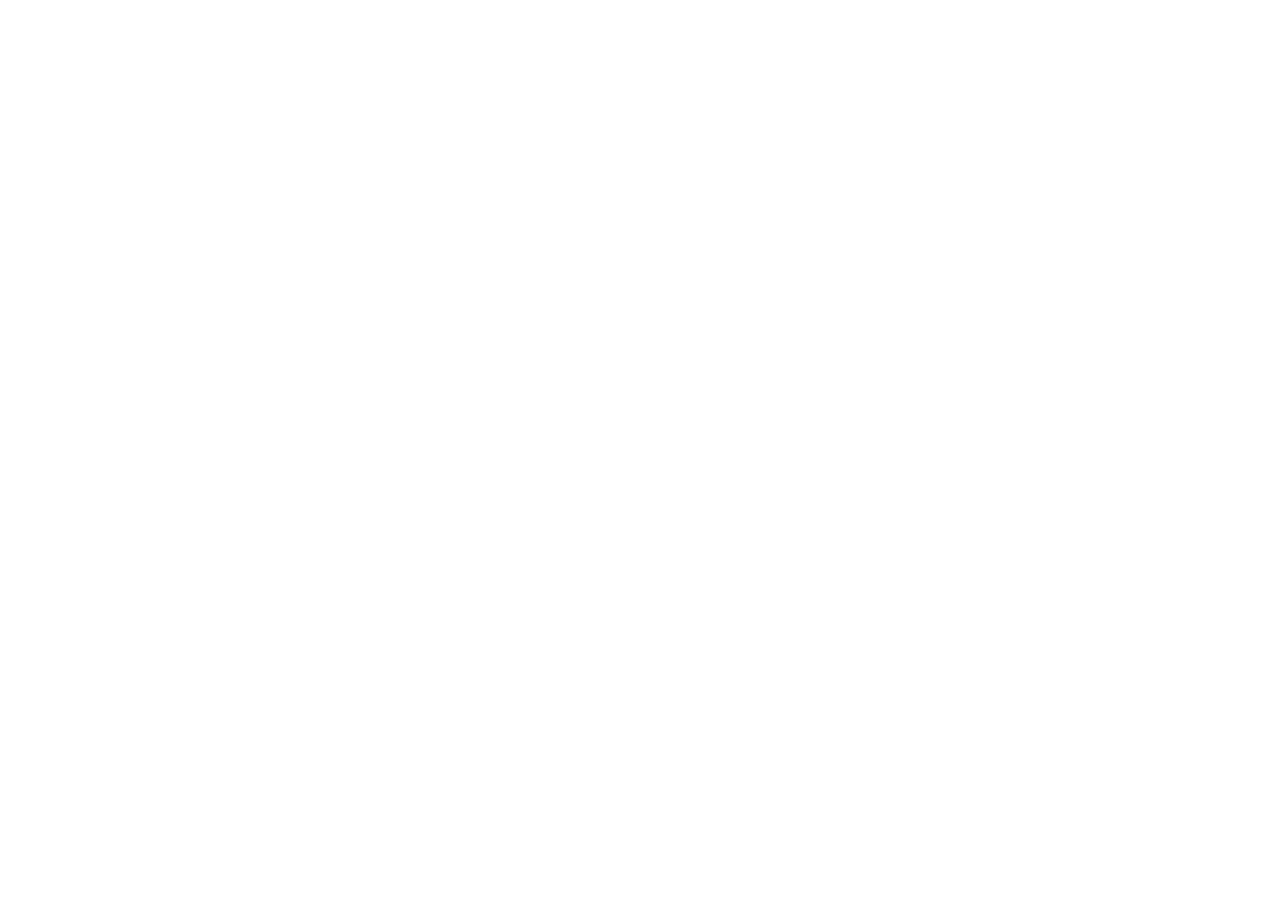
==== privacy/index.html @ 8eaec0c9 "Add deployment workflow and initial HTML files for the site and privacy policy" ====
<html doctype="html" lang="en">

<head>
  <meta charset="UTF-8" />
  <meta name="viewport" content="width=device-width, initial-scale=1.0" />
  <title>Trace | Privacy Policy</title>
</head>

<body>
</body>

</html>
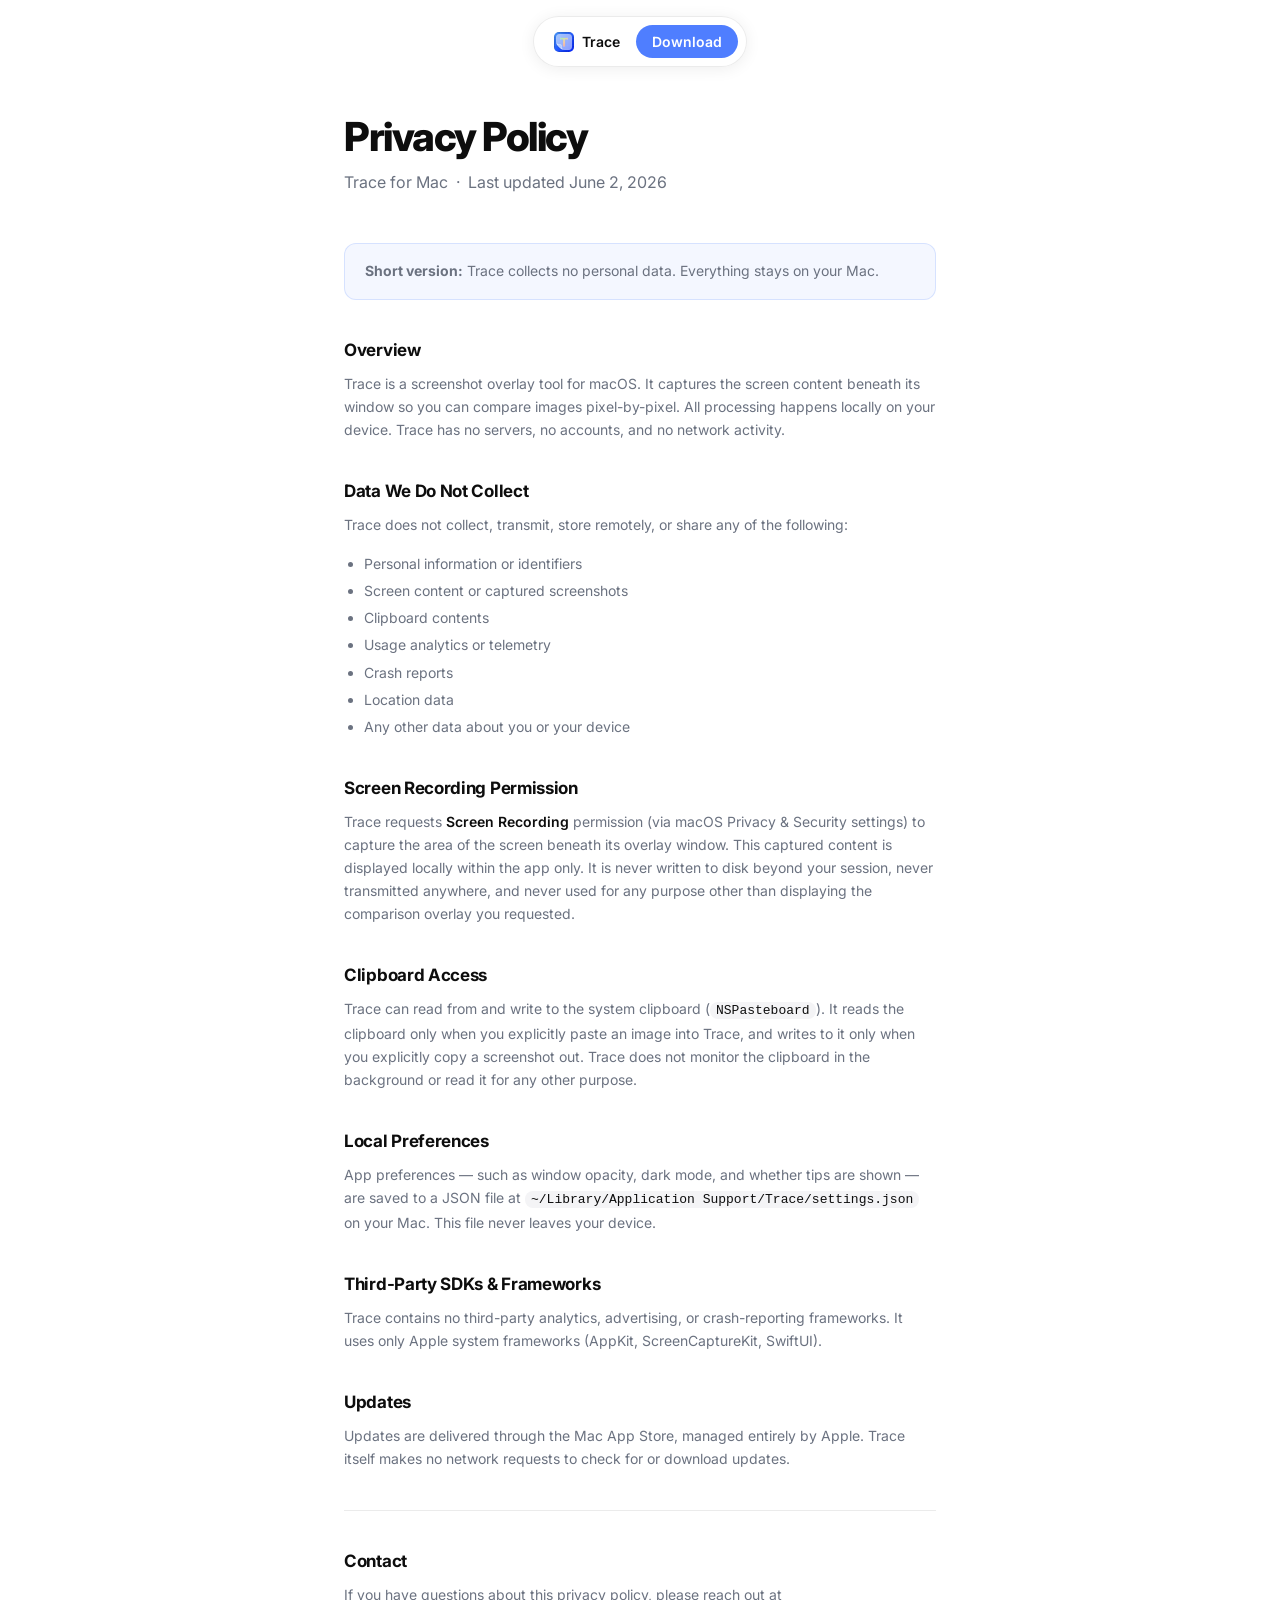
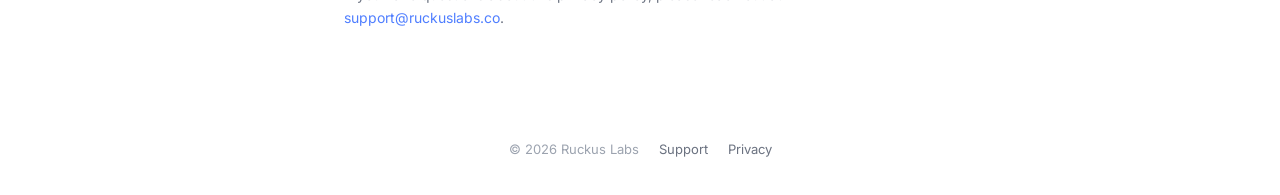
==== commit 284f94eb: "add favicons" ====
--- a/privacy/index.html
+++ b/privacy/index.html
@@ -1,12 +1,364 @@
-<html doctype="html" lang="en">
-
+<!DOCTYPE html>
+<html lang="en">
 <head>
-  <meta charset="UTF-8" />
-  <meta name="viewport" content="width=device-width, initial-scale=1.0" />
-  <title>Trace | Privacy Policy</title>
+  <meta charset="UTF-8">
+  <meta name="viewport" content="width=device-width, initial-scale=1.0">
+  <title>Privacy — Trace</title>
+  <link rel="icon" type="image/png" href="../favicon-196x196.png" sizes="196x196" />
+  <link rel="icon" type="image/png" href="../favicon-96x96.png" sizes="96x96" />
+  <link rel="icon" type="image/png" href="../favicon-32x32.png" sizes="32x32" />
+  <link rel="icon" type="image/png" href="../favicon-16x16.png" sizes="16x16" />
+  <link rel="icon" type="image/png" href="../favicon-128.png" sizes="128x128" />
+  <meta name="application-name" content="&nbsp;"/>
+  <link rel="preconnect" href="https://fonts.googleapis.com">
+  <link rel="preconnect" href="https://fonts.gstatic.com" crossorigin>
+  <link href="https://fonts.googleapis.com/css2?family=Inter:wght@400;500;600;700;800&display=swap" rel="stylesheet">
+  <style>
+    *, *::before, *::after { box-sizing: border-box; margin: 0; padding: 0; }
+
+    :root {
+      --color-bg: #ffffff;
+      --color-text: #0d0d0d;
+      --color-muted: #6b7280;
+      --color-subtle: #9ca3af;
+      --color-accent: #4f7eff;
+      --color-accent-hover: #3b6ef5;
+      --color-orange: #f56322;
+      --color-orange-bg: rgba(245, 99, 34, 0.12);
+      --color-surface: #f4f4f6;
+      --color-border: rgba(0, 0, 0, 0.08);
+      --color-nav-bg: rgba(255, 255, 255, 0.88);
+
+      --sp-1: 4px;
+      --sp-2: 8px;
+      --sp-3: 12px;
+      --sp-4: 16px;
+      --sp-5: 20px;
+      --sp-6: 24px;
+      --sp-8: 32px;
+      --sp-10: 40px;
+      --sp-12: 48px;
+      --sp-16: 64px;
+      --sp-20: 80px;
+      --sp-24: 96px;
+
+      --radius-sm: 8px;
+      --radius-md: 12px;
+      --radius-lg: 20px;
+      --radius-xl: 28px;
+      --radius-full: 9999px;
+
+      font-family: 'Inter', sans-serif;
+    }
+
+    html {
+      background: var(--color-bg);
+      color: var(--color-text);
+      -webkit-font-smoothing: antialiased;
+      scroll-behavior: smooth;
+    }
+
+    body {
+      min-height: 100vh;
+      display: flex;
+      flex-direction: column;
+      align-items: center;
+    }
+
+    /* ─── Nav ─── */
+    .nav-wrap {
+      position: fixed;
+      top: var(--sp-4);
+      left: 0;
+      right: 0;
+      z-index: 50;
+      display: flex;
+      justify-content: center;
+      pointer-events: none;
+    }
+
+    nav {
+      pointer-events: all;
+      display: flex;
+      align-items: center;
+      gap: var(--sp-2);
+      padding: var(--sp-2) var(--sp-2) var(--sp-2) var(--sp-3);
+      background: var(--color-nav-bg);
+      backdrop-filter: blur(12px);
+      -webkit-backdrop-filter: blur(12px);
+      border: 1px solid var(--color-border);
+      border-radius: var(--radius-full);
+      box-shadow: 0 2px 16px rgba(0, 0, 0, 0.07);
+    }
+
+    .nav-brand {
+      display: flex;
+      align-items: center;
+      gap: var(--sp-2);
+      font-size: 14px;
+      font-weight: 600;
+      color: var(--color-text);
+      text-decoration: none;
+      padding: var(--sp-1) var(--sp-2);
+    }
+
+    .nav-brand img {
+      width: 20px;
+      height: 20px;
+      border-radius: 5px;
+    }
+
+    .nav-divider {
+      width: 1px;
+      height: 16px;
+      background: var(--color-border);
+    }
+
+    .nav-link {
+      font-size: 14px;
+      font-weight: 500;
+      color: var(--color-muted);
+      text-decoration: none;
+      padding: var(--sp-1) var(--sp-3);
+      border-radius: var(--radius-full);
+      transition: color 0.15s, background 0.15s;
+    }
+
+    .nav-link:hover {
+      color: var(--color-text);
+      background: var(--color-surface);
+    }
+
+    .nav-btn {
+      display: inline-flex;
+      align-items: center;
+      gap: var(--sp-2);
+      padding: var(--sp-2) var(--sp-4);
+      background: var(--color-accent);
+      color: #fff;
+      font-size: 14px;
+      font-weight: 600;
+      border-radius: var(--radius-full);
+      text-decoration: none;
+      transition: background 0.15s, transform 0.15s;
+    }
+
+    .nav-btn:hover {
+      background: var(--color-accent-hover);
+      transform: translateY(-1px);
+    }
+
+    /* ─── Main ─── */
+    main {
+      width: 100%;
+      max-width: 640px;
+      padding: 0 var(--sp-6);
+      padding-top: calc(var(--sp-16) + var(--sp-12));
+      padding-bottom: var(--sp-24);
+    }
+
+    /* ─── Header ─── */
+    .privacy-header {
+      margin-bottom: var(--sp-12);
+    }
+
+    .privacy-header h1 {
+      font-size: 40px;
+      font-weight: 800;
+      letter-spacing: -1.5px;
+      margin-bottom: var(--sp-2);
+    }
+
+    .subtitle {
+      font-size: 16px;
+      color: var(--color-muted);
+    }
+
+    /* ─── Content ─── */
+    h2 {
+      font-size: 17px;
+      font-weight: 700;
+      letter-spacing: -0.3px;
+      margin-top: var(--sp-10);
+      margin-bottom: var(--sp-3);
+    }
+
+    p {
+      font-size: 14px;
+      color: var(--color-muted);
+      line-height: 1.65;
+      margin-bottom: var(--sp-4);
+    }
+
+    ul {
+      margin: 0 0 var(--sp-4) var(--sp-5);
+    }
+
+    li {
+      font-size: 14px;
+      color: var(--color-muted);
+      line-height: 1.65;
+      margin-bottom: var(--sp-1);
+    }
+
+    p strong, li strong {
+      color: var(--color-text);
+      font-weight: 600;
+    }
+
+    code {
+      font-size: 13px;
+      background: var(--color-surface);
+      border-radius: var(--radius-sm);
+      padding: 1px 6px;
+      color: var(--color-text);
+    }
+
+    a {
+      color: var(--color-accent);
+      text-decoration: none;
+    }
+
+    a:hover {
+      text-decoration: underline;
+    }
+
+    hr {
+      border: none;
+      border-top: 1px solid var(--color-border);
+      margin: var(--sp-10) 0;
+    }
+
+    .callout {
+      background: rgba(79, 126, 255, 0.06);
+      border: 1px solid rgba(79, 126, 255, 0.18);
+      border-radius: var(--radius-md);
+      padding: var(--sp-4) var(--sp-5);
+      margin-bottom: var(--sp-8);
+      font-size: 14px;
+      color: var(--color-muted);
+      line-height: 1.6;
+    }
+
+    footer {
+      width: 100%;
+      max-width: 640px;
+      padding: 0 var(--sp-6) var(--sp-10);
+      display: flex;
+      align-items: center;
+      justify-content: center;
+      gap: 20px;
+      font-size: 13px;
+      color: var(--color-subtle);
+    }
+
+    footer a {
+      color: var(--color-muted);
+      text-decoration: none;
+      transition: color 0.15s;
+    }
+
+    footer a:hover { color: var(--color-text); }
+  </style>
 </head>
-
 <body>
+
+<!-- ─── Nav ─── -->
+<div class="nav-wrap">
+  <nav>
+    <a class="nav-brand" href="../index.html">
+      <img src="../TraceAppIcon.png" alt="Trace icon">
+      Trace
+    </a>
+    <a class="nav-btn" href="https://github.com/damianmakki/trace/raw/refs/heads/build/Trace%20(v1.0.0).zip" download>
+      Download
+    </a>
+  </nav>
+</div>
+
+<!-- ─── Main ─── -->
+<main>
+
+  <div class="privacy-header">
+    <h1>Privacy Policy</h1>
+    <p class="subtitle">Trace for Mac &nbsp;·&nbsp; Last updated June 2, 2026</p>
+  </div>
+
+  <div class="callout">
+    <strong>Short version:</strong> Trace collects no personal data. Everything stays on your Mac.
+  </div>
+
+  <h2>Overview</h2>
+  <p>
+    Trace is a screenshot overlay tool for macOS. It captures the screen content beneath its
+    window so you can compare images pixel-by-pixel. All processing happens locally on your
+    device. Trace has no servers, no accounts, and no network activity.
+  </p>
+
+  <h2>Data We Do Not Collect</h2>
+  <p>Trace does not collect, transmit, store remotely, or share any of the following:</p>
+  <ul>
+    <li>Personal information or identifiers</li>
+    <li>Screen content or captured screenshots</li>
+    <li>Clipboard contents</li>
+    <li>Usage analytics or telemetry</li>
+    <li>Crash reports</li>
+    <li>Location data</li>
+    <li>Any other data about you or your device</li>
+  </ul>
+
+  <h2>Screen Recording Permission</h2>
+  <p>
+    Trace requests <strong>Screen Recording</strong> permission (via macOS Privacy &amp; Security
+    settings) to capture the area of the screen beneath its overlay window. This captured
+    content is displayed locally within the app only. It is never written to disk beyond your
+    session, never transmitted anywhere, and never used for any purpose other than displaying
+    the comparison overlay you requested.
+  </p>
+
+  <h2>Clipboard Access</h2>
+  <p>
+    Trace can read from and write to the system clipboard (<code>NSPasteboard</code>). It
+    reads the clipboard only when you explicitly paste an image into Trace, and writes to it
+    only when you explicitly copy a screenshot out. Trace does not monitor the clipboard in the
+    background or read it for any other purpose.
+  </p>
+
+  <h2>Local Preferences</h2>
+  <p>
+    App preferences — such as window opacity, dark mode, and whether tips are shown — are saved
+    to a JSON file at
+    <code>~/Library/Application&nbsp;Support/Trace/settings.json</code> on your Mac.
+    This file never leaves your device.
+  </p>
+
+  <h2>Third-Party SDKs &amp; Frameworks</h2>
+  <p>
+    Trace contains no third-party analytics, advertising, or crash-reporting frameworks.
+    It uses only Apple system frameworks (AppKit, ScreenCaptureKit, SwiftUI).
+  </p>
+
+  <h2>Updates</h2>
+  <p>
+    Updates are delivered through the Mac App Store, managed entirely by Apple. Trace itself
+    makes no network requests to check for or download updates.
+  </p>
+
+  <hr />
+
+  <h2>Contact</h2>
+  <p>
+    If you have questions about this privacy policy, please reach out at
+    <a href="mailto:support@ruckuslabs.co">support@ruckuslabs.co</a>.
+  </p>
+
+</main>
+
+<footer>
+  <span>© 2026 Ruckus Labs</span>
+  <a href="../support/">Support</a>
+  <a href="../privacy/">Privacy</a>
+</footer>
+
 </body>
-
-</html>+</html>
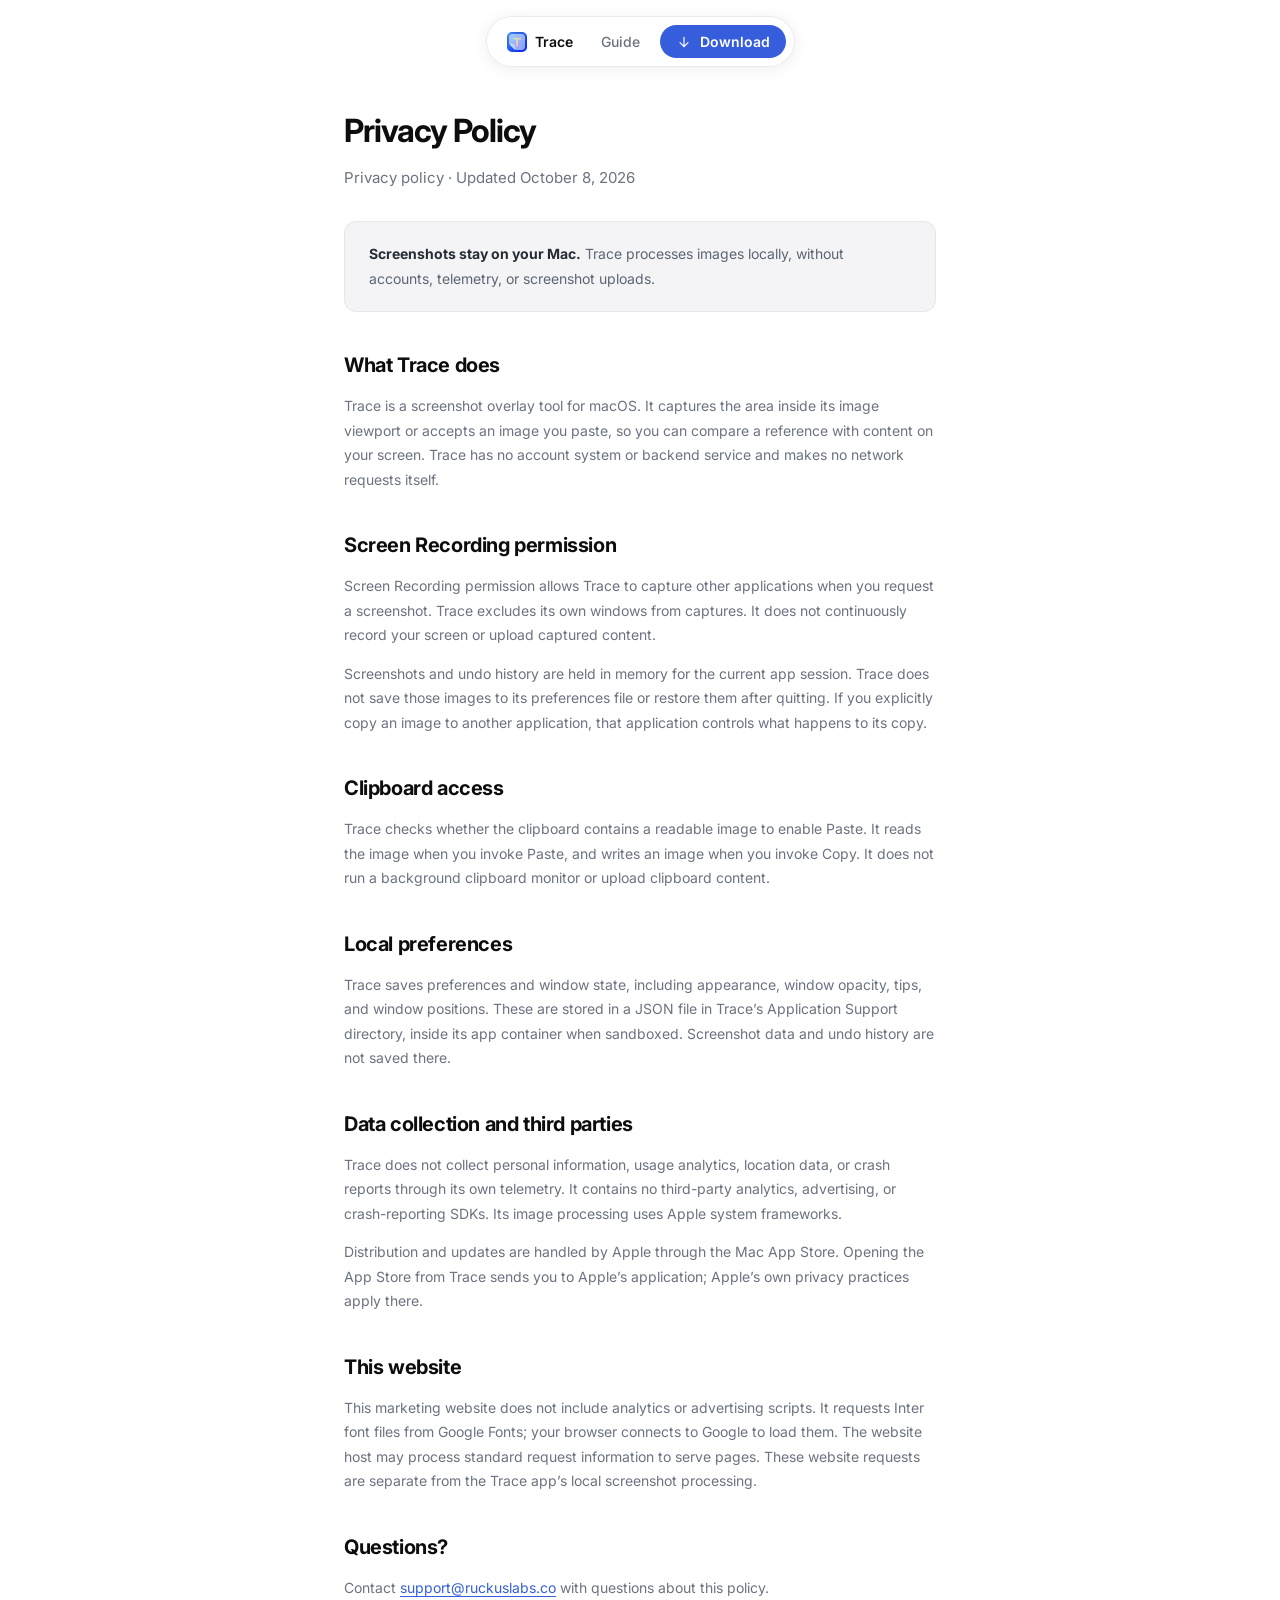
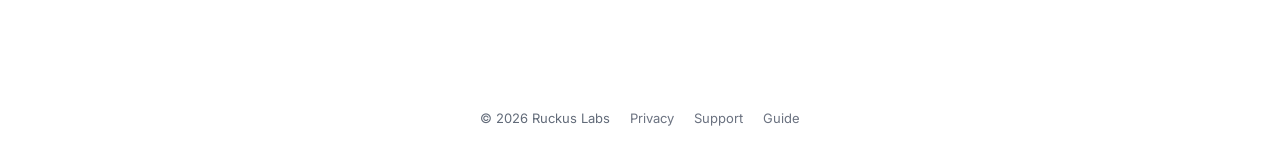
==== commit 13a9b343: "Refine Trace marketing site and comparison workflow" ====
--- a/privacy/index.html
+++ b/privacy/index.html
@@ -1,364 +1,113 @@
-<!DOCTYPE html>
+<!doctype html>
 <html lang="en">
-<head>
-  <meta charset="UTF-8">
-  <meta name="viewport" content="width=device-width, initial-scale=1.0">
-  <title>Privacy — Trace</title>
-  <link rel="icon" type="image/png" href="../favicon-196x196.png" sizes="196x196" />
-  <link rel="icon" type="image/png" href="../favicon-96x96.png" sizes="96x96" />
-  <link rel="icon" type="image/png" href="../favicon-32x32.png" sizes="32x32" />
-  <link rel="icon" type="image/png" href="../favicon-16x16.png" sizes="16x16" />
-  <link rel="icon" type="image/png" href="../favicon-128.png" sizes="128x128" />
-  <meta name="application-name" content="&nbsp;"/>
-  <link rel="preconnect" href="https://fonts.googleapis.com">
-  <link rel="preconnect" href="https://fonts.gstatic.com" crossorigin>
-  <link href="https://fonts.googleapis.com/css2?family=Inter:wght@400;500;600;700;800&display=swap" rel="stylesheet">
-  <style>
-    *, *::before, *::after { box-sizing: border-box; margin: 0; padding: 0; }
-
-    :root {
-      --color-bg: #ffffff;
-      --color-text: #0d0d0d;
-      --color-muted: #6b7280;
-      --color-subtle: #9ca3af;
-      --color-accent: #4f7eff;
-      --color-accent-hover: #3b6ef5;
-      --color-orange: #f56322;
-      --color-orange-bg: rgba(245, 99, 34, 0.12);
-      --color-surface: #f4f4f6;
-      --color-border: rgba(0, 0, 0, 0.08);
-      --color-nav-bg: rgba(255, 255, 255, 0.88);
-
-      --sp-1: 4px;
-      --sp-2: 8px;
-      --sp-3: 12px;
-      --sp-4: 16px;
-      --sp-5: 20px;
-      --sp-6: 24px;
-      --sp-8: 32px;
-      --sp-10: 40px;
-      --sp-12: 48px;
-      --sp-16: 64px;
-      --sp-20: 80px;
-      --sp-24: 96px;
-
-      --radius-sm: 8px;
-      --radius-md: 12px;
-      --radius-lg: 20px;
-      --radius-xl: 28px;
-      --radius-full: 9999px;
-
-      font-family: 'Inter', sans-serif;
+  <head>
+    <meta charset="utf-8"><meta name="viewport" content="width=device-width, initial-scale=1">
+    <meta name="theme-color" content="#ffffff"><meta name="color-scheme" content="light">
+    <title>Trace Privacy — Local Screenshots, No Accounts</title><meta name="description" content="Trace processes screenshots locally on your Mac. Learn about screen recording permission, clipboard access, session-only images, and local preferences.">
+    <link rel="canonical" href="https://ruckuslabs.co/trace/privacy/"><meta property="og:type" content="website"><meta property="og:url" content="https://ruckuslabs.co/trace/privacy/">
+    <meta property="og:title" content="Trace Privacy — Local Screenshots, No Accounts"><meta property="og:description" content="Trace processes screenshots locally on your Mac. Learn about screen recording permission, clipboard access, session-only images, and local preferences.">
+    <meta property="og:image" content="https://ruckuslabs.co/trace/images/og-image.png"><meta property="og:image:width" content="1200"><meta property="og:image:height" content="630"><meta property="og:image:alt" content="Trace screenshot overlay comparison for Mac"><meta property="og:site_name" content="Trace by Ruckus Labs">
+    <meta name="twitter:card" content="summary_large_image"><meta name="twitter:title" content="Trace Privacy — Local Screenshots, No Accounts"><meta name="twitter:description" content="Trace processes screenshots locally on your Mac. Learn about screen recording permission, clipboard access, session-only images, and local preferences."><meta name="twitter:image" content="https://ruckuslabs.co/trace/images/og-image.png"><meta name="twitter:image:alt" content="Trace screenshot overlay comparison for Mac">
+    <meta name="application-name" content="Trace"><link rel="icon" type="image/png" href="../favicon-32x32.png" sizes="32x32"><link rel="icon" type="image/png" href="../favicon-128x128.png" sizes="128x128">
+    <link rel="preconnect" href="https://fonts.googleapis.com"><link rel="preconnect" href="https://fonts.gstatic.com" crossorigin><link href="https://fonts.googleapis.com/css2?family=Inter:wght@400;500;600;700;800&display=swap" rel="stylesheet">
+    <link rel="stylesheet" href="../styles.css?v=12">
+    <script type="application/ld+json">
+    {
+    "@context": "https://schema.org",
+    "@type": "WebPage",
+    "name": "Trace Privacy Policy",
+    "url": "https://ruckuslabs.co/trace/privacy/",
+    "description": "Trace processes screenshots locally, without accounts, telemetry, or screenshot uploads."
     }
-
-    html {
-      background: var(--color-bg);
-      color: var(--color-text);
-      -webkit-font-smoothing: antialiased;
-      scroll-behavior: smooth;
-    }
-
-    body {
-      min-height: 100vh;
-      display: flex;
-      flex-direction: column;
-      align-items: center;
-    }
-
-    /* ─── Nav ─── */
-    .nav-wrap {
-      position: fixed;
-      top: var(--sp-4);
-      left: 0;
-      right: 0;
-      z-index: 50;
-      display: flex;
-      justify-content: center;
-      pointer-events: none;
-    }
-
-    nav {
-      pointer-events: all;
-      display: flex;
-      align-items: center;
-      gap: var(--sp-2);
-      padding: var(--sp-2) var(--sp-2) var(--sp-2) var(--sp-3);
-      background: var(--color-nav-bg);
-      backdrop-filter: blur(12px);
-      -webkit-backdrop-filter: blur(12px);
-      border: 1px solid var(--color-border);
-      border-radius: var(--radius-full);
-      box-shadow: 0 2px 16px rgba(0, 0, 0, 0.07);
-    }
-
-    .nav-brand {
-      display: flex;
-      align-items: center;
-      gap: var(--sp-2);
-      font-size: 14px;
-      font-weight: 600;
-      color: var(--color-text);
-      text-decoration: none;
-      padding: var(--sp-1) var(--sp-2);
-    }
-
-    .nav-brand img {
-      width: 20px;
-      height: 20px;
-      border-radius: 5px;
-    }
-
-    .nav-divider {
-      width: 1px;
-      height: 16px;
-      background: var(--color-border);
-    }
-
-    .nav-link {
-      font-size: 14px;
-      font-weight: 500;
-      color: var(--color-muted);
-      text-decoration: none;
-      padding: var(--sp-1) var(--sp-3);
-      border-radius: var(--radius-full);
-      transition: color 0.15s, background 0.15s;
-    }
-
-    .nav-link:hover {
-      color: var(--color-text);
-      background: var(--color-surface);
-    }
-
-    .nav-btn {
-      display: inline-flex;
-      align-items: center;
-      gap: var(--sp-2);
-      padding: var(--sp-2) var(--sp-4);
-      background: var(--color-accent);
-      color: #fff;
-      font-size: 14px;
-      font-weight: 600;
-      border-radius: var(--radius-full);
-      text-decoration: none;
-      transition: background 0.15s, transform 0.15s;
-    }
-
-    .nav-btn:hover {
-      background: var(--color-accent-hover);
-      transform: translateY(-1px);
-    }
-
-    /* ─── Main ─── */
-    main {
-      width: 100%;
-      max-width: 640px;
-      padding: 0 var(--sp-6);
-      padding-top: calc(var(--sp-16) + var(--sp-12));
-      padding-bottom: var(--sp-24);
-    }
-
-    /* ─── Header ─── */
-    .privacy-header {
-      margin-bottom: var(--sp-12);
-    }
-
-    .privacy-header h1 {
-      font-size: 40px;
-      font-weight: 800;
-      letter-spacing: -1.5px;
-      margin-bottom: var(--sp-2);
-    }
-
-    .subtitle {
-      font-size: 16px;
-      color: var(--color-muted);
-    }
-
-    /* ─── Content ─── */
-    h2 {
-      font-size: 17px;
-      font-weight: 700;
-      letter-spacing: -0.3px;
-      margin-top: var(--sp-10);
-      margin-bottom: var(--sp-3);
-    }
-
-    p {
-      font-size: 14px;
-      color: var(--color-muted);
-      line-height: 1.65;
-      margin-bottom: var(--sp-4);
-    }
-
-    ul {
-      margin: 0 0 var(--sp-4) var(--sp-5);
-    }
-
-    li {
-      font-size: 14px;
-      color: var(--color-muted);
-      line-height: 1.65;
-      margin-bottom: var(--sp-1);
-    }
-
-    p strong, li strong {
-      color: var(--color-text);
-      font-weight: 600;
-    }
-
-    code {
-      font-size: 13px;
-      background: var(--color-surface);
-      border-radius: var(--radius-sm);
-      padding: 1px 6px;
-      color: var(--color-text);
-    }
-
-    a {
-      color: var(--color-accent);
-      text-decoration: none;
-    }
-
-    a:hover {
-      text-decoration: underline;
-    }
-
-    hr {
-      border: none;
-      border-top: 1px solid var(--color-border);
-      margin: var(--sp-10) 0;
-    }
-
-    .callout {
-      background: rgba(79, 126, 255, 0.06);
-      border: 1px solid rgba(79, 126, 255, 0.18);
-      border-radius: var(--radius-md);
-      padding: var(--sp-4) var(--sp-5);
-      margin-bottom: var(--sp-8);
-      font-size: 14px;
-      color: var(--color-muted);
-      line-height: 1.6;
-    }
-
-    footer {
-      width: 100%;
-      max-width: 640px;
-      padding: 0 var(--sp-6) var(--sp-10);
-      display: flex;
-      align-items: center;
-      justify-content: center;
-      gap: 20px;
-      font-size: 13px;
-      color: var(--color-subtle);
-    }
-
-    footer a {
-      color: var(--color-muted);
-      text-decoration: none;
-      transition: color 0.15s;
-    }
-
-    footer a:hover { color: var(--color-text); }
-  </style>
-</head>
-<body>
-
-<!-- ─── Nav ─── -->
-<div class="nav-wrap">
-  <nav>
-    <a class="nav-brand" href="../index.html">
-      <img src="../TraceAppIcon.png" alt="Trace icon">
-      Trace
-    </a>
-    <a class="nav-btn" href="https://github.com/damianmakki/trace/raw/refs/heads/build/Trace%20(v1.0.0).zip" download>
-      Download
-    </a>
-  </nav>
-</div>
-
-<!-- ─── Main ─── -->
-<main>
-
-  <div class="privacy-header">
-    <h1>Privacy Policy</h1>
-    <p class="subtitle">Trace for Mac &nbsp;·&nbsp; Last updated June 2, 2026</p>
-  </div>
-
-  <div class="callout">
-    <strong>Short version:</strong> Trace collects no personal data. Everything stays on your Mac.
-  </div>
-
-  <h2>Overview</h2>
-  <p>
-    Trace is a screenshot overlay tool for macOS. It captures the screen content beneath its
-    window so you can compare images pixel-by-pixel. All processing happens locally on your
-    device. Trace has no servers, no accounts, and no network activity.
-  </p>
-
-  <h2>Data We Do Not Collect</h2>
-  <p>Trace does not collect, transmit, store remotely, or share any of the following:</p>
-  <ul>
-    <li>Personal information or identifiers</li>
-    <li>Screen content or captured screenshots</li>
-    <li>Clipboard contents</li>
-    <li>Usage analytics or telemetry</li>
-    <li>Crash reports</li>
-    <li>Location data</li>
-    <li>Any other data about you or your device</li>
-  </ul>
-
-  <h2>Screen Recording Permission</h2>
-  <p>
-    Trace requests <strong>Screen Recording</strong> permission (via macOS Privacy &amp; Security
-    settings) to capture the area of the screen beneath its overlay window. This captured
-    content is displayed locally within the app only. It is never written to disk beyond your
-    session, never transmitted anywhere, and never used for any purpose other than displaying
-    the comparison overlay you requested.
-  </p>
-
-  <h2>Clipboard Access</h2>
-  <p>
-    Trace can read from and write to the system clipboard (<code>NSPasteboard</code>). It
-    reads the clipboard only when you explicitly paste an image into Trace, and writes to it
-    only when you explicitly copy a screenshot out. Trace does not monitor the clipboard in the
-    background or read it for any other purpose.
-  </p>
-
-  <h2>Local Preferences</h2>
-  <p>
-    App preferences — such as window opacity, dark mode, and whether tips are shown — are saved
-    to a JSON file at
-    <code>~/Library/Application&nbsp;Support/Trace/settings.json</code> on your Mac.
-    This file never leaves your device.
-  </p>
-
-  <h2>Third-Party SDKs &amp; Frameworks</h2>
-  <p>
-    Trace contains no third-party analytics, advertising, or crash-reporting frameworks.
-    It uses only Apple system frameworks (AppKit, ScreenCaptureKit, SwiftUI).
-  </p>
-
-  <h2>Updates</h2>
-  <p>
-    Updates are delivered through the Mac App Store, managed entirely by Apple. Trace itself
-    makes no network requests to check for or download updates.
-  </p>
-
-  <hr />
-
-  <h2>Contact</h2>
-  <p>
-    If you have questions about this privacy policy, please reach out at
-    <a href="mailto:support@ruckuslabs.co">support@ruckuslabs.co</a>.
-  </p>
-
-</main>
-
-<footer>
-  <span>© 2026 Ruckus Labs</span>
-  <a href="../support/">Support</a>
-  <a href="../privacy/">Privacy</a>
-</footer>
-
-</body>
+    </script>
+  </head>
+  <body>
+    <a class="skip-link" href="#main">Skip to content</a>
+    <div class="nav-wrap">
+      <nav aria-label="Main navigation">
+        <a class="nav-brand" href="../"><img src="../images/icon.webp" width="20" height="20" alt="">Trace</a><a class="nav-link" href="../guides/figma-design-comparison/">Guide</a><a class="nav-btn" href="https://apps.apple.com/us/app/trace-pixel-perfect-designs/id6775989256?mt=12"><svg class="ui-icon" viewBox="0 0 24 24" width="16" height="16" fill="none" stroke="currentColor" stroke-width="1.75" stroke-linecap="round" stroke-linejoin="round" aria-hidden="true" focusable="false"><path d="M12 5v14m-6-6 6 6 6-6"/></svg> Download</a>
+      </nav>
+    </div>
+    <main id="main" class="document container">
+      <header class="document-heading">
+        <p class="eyebrow">
+          TRACE / PRIVACY
+        </p>
+        <h1>
+          Privacy Policy
+        </h1>
+        <p>
+          Privacy policy · Updated October 8, 2026
+        </p>
+      </header>
+      <div class="callout">
+        <strong>Screenshots stay on your Mac.</strong> Trace processes images locally, without accounts, telemetry, or screenshot uploads.
+      </div>
+      <section>
+        <h2>
+          What Trace does
+        </h2>
+        <p>
+          Trace is a screenshot overlay tool for macOS. It captures the area inside its image viewport or accepts an image you paste, so you can compare a reference with content on your screen. Trace has no account system or backend service and makes no network requests itself.
+        </p>
+      </section>
+      <section>
+        <h2>
+          Screen Recording permission
+        </h2>
+        <p>
+          Screen Recording permission allows Trace to capture other applications when you request a screenshot. Trace excludes its own windows from captures. It does not continuously record your screen or upload captured content.
+        </p>
+        <p>
+          Screenshots and undo history are held in memory for the current app session. Trace does not save those images to its preferences file or restore them after quitting. If you explicitly copy an image to another application, that application controls what happens to its copy.
+        </p>
+      </section>
+      <section>
+        <h2>
+          Clipboard access
+        </h2>
+        <p>
+          Trace checks whether the clipboard contains a readable image to enable Paste. It reads the image when you invoke Paste, and writes an image when you invoke Copy. It does not run a background clipboard monitor or upload clipboard content.
+        </p>
+      </section>
+      <section>
+        <h2>
+          Local preferences
+        </h2>
+        <p>
+          Trace saves preferences and window state, including appearance, window opacity, tips, and window positions. These are stored in a JSON file in Trace’s Application Support directory, inside its app container when sandboxed. Screenshot data and undo history are not saved there.
+        </p>
+      </section>
+      <section>
+        <h2>
+          Data collection and third parties
+        </h2>
+        <p>
+          Trace does not collect personal information, usage analytics, location data, or crash reports through its own telemetry. It contains no third-party analytics, advertising, or crash-reporting SDKs. Its image processing uses Apple system frameworks.
+        </p>
+        <p>
+          Distribution and updates are handled by Apple through the Mac App Store. Opening the App Store from Trace sends you to Apple’s application; Apple’s own privacy practices apply there.
+        </p>
+      </section>
+      <section>
+        <h2>
+          This website
+        </h2>
+        <p>
+          This marketing website does not include analytics or advertising scripts. It requests Inter font files from Google Fonts; your browser connects to Google to load them. The website host may process standard request information to serve pages. These website requests are separate from the Trace app’s local screenshot processing.
+        </p>
+      </section>
+      <section>
+        <h2>
+          Questions?
+        </h2>
+        <p>
+          Contact <a href="mailto:support@ruckuslabs.co">support@ruckuslabs.co</a> with questions about this policy.
+        </p>
+      </section>
+    </main>
+    <footer class="site-footer">
+      <span>© 2026 Ruckus Labs</span><a href="../privacy/">Privacy</a><a href="../support/">Support</a><a href="../guides/figma-design-comparison/">Guide</a>
+    </footer>
+  </body>
 </html>
--- a/styles.css
+++ b/styles.css
@@ -0,0 +1,691 @@
+*, *::before, *::after { box-sizing: border-box; margin: 0; padding: 0; }
+
+:root {
+  --color-bg: #fff;
+  --color-text: #0d0d0d;
+  --color-muted: #6b7280;
+  --color-subtle: #626b79;
+  --color-accent: #365edc;
+  --color-accent-hover: #294fc7;
+  --color-orange: #f56322;
+  --color-orange-bg: rgba(245, 99, 34, 0.12);
+  --color-surface: #f4f4f6;
+  --color-border: rgba(0, 0, 0, 0.08);
+  font-family: 'Inter', sans-serif;
+}
+
+html {
+  background: var(--color-bg);
+  color: var(--color-text);
+  -webkit-font-smoothing: antialiased;
+  scroll-behavior: smooth;
+}
+
+body {
+  min-height: 100vh;
+  display: flex;
+  flex-direction: column;
+  align-items: center;
+}
+
+.nav-wrap {
+  position: fixed;
+  top: 16px;
+  left: 0;
+  right: 0;
+  z-index: 50;
+  display: flex;
+  justify-content: center;
+  pointer-events: none;
+}
+
+nav {
+  pointer-events: all;
+  display: flex;
+  align-items: center;
+  gap: 8px;
+  padding: 8px 8px 8px 12px;
+  background: rgba(255, 255, 255, 0.88);
+  backdrop-filter: blur(12px);
+  -webkit-backdrop-filter: blur(12px);
+  border: 1px solid var(--color-border);
+  border-radius: 9999px;
+  box-shadow: 0 2px 16px rgba(0, 0, 0, 0.07);
+}
+
+.nav-brand {
+  display: flex;
+  align-items: center;
+  gap: 8px;
+  font-size: 14px;
+  font-weight: 600;
+  color: var(--color-text);
+  text-decoration: none;
+  padding: 4px 8px;
+}
+
+.nav-brand img {
+  width: 20px;
+  height: 20px;
+  border-radius: 5px;
+}
+
+.nav-divider {
+  width: 1px;
+  height: 16px;
+  background: var(--color-border);
+}
+
+.nav-link {
+  font-size: 14px;
+  font-weight: 500;
+  color: var(--color-muted);
+  text-decoration: none;
+  padding: 4px 12px;
+  border-radius: 9999px;
+  transition: color 0.15s, background 0.15s;
+}
+
+.nav-link:hover {
+  color: var(--color-text);
+  background: var(--color-surface);
+}
+
+.nav-btn {
+  display: inline-flex;
+  align-items: center;
+  gap: 8px;
+  padding: 8px 16px;
+  background: var(--color-accent);
+  color: #fff;
+  font-size: 14px;
+  font-weight: 600;
+  border-radius: 9999px;
+  text-decoration: none;
+  transition: background 0.15s, transform 0.15s;
+}
+
+.nav-btn:hover {
+  background: var(--color-accent-hover);
+  transform: translateY(-1px);
+}
+
+main {
+  width: 100%;
+  max-width: 680px;
+  padding: 112px 24px 96px;
+  display: flex;
+  flex-direction: column;
+  align-items: center;
+  gap: 80px;
+}
+
+.hero,
+.shortcuts {
+  display: flex;
+  flex-direction: column;
+  align-items: center;
+  gap: 20px;
+  text-align: center;
+  width: 100%;
+}
+
+.hero h1 {
+  font-size: clamp(36px, 6vw, 56px);
+  font-weight: 800;
+  letter-spacing: -2px;
+  line-height: 1.05;
+}
+
+.hero p {
+  font-size: 17px;
+  color: var(--color-muted);
+  line-height: 1.55;
+  max-width: 400px;
+}
+
+.app-preview-wrap {
+  margin-top: 16px;
+  display: flex;
+  flex-direction: column;
+  align-items: center;
+  gap: 14px;
+}
+
+.app-preview {
+  width: 100%;
+  border-radius: 8px;
+  box-shadow:
+    0 0 0 1px rgba(0, 0, 0, 0.12),
+    0 24px 64px rgba(0, 0, 0, 0.18),
+    0 8px 24px rgba(0, 0, 0, 0.10);
+  display: grid;
+  overflow: hidden;
+}
+
+.slide {
+  grid-area: 1 / 1;
+  width: 100%;
+  height: auto;
+  display: block;
+  opacity: 0;
+  transition: opacity 0.6s ease;
+  user-select: none;
+  -webkit-user-drag: none;
+}
+
+.slide.active { opacity: 1; }
+
+.slide-dots {
+  display: flex;
+  gap: 6px;
+}
+
+.slide-dot {
+  width: 6px;
+  height: 6px;
+  border-radius: 50%;
+  background: #d1d5db;
+  border: none;
+  padding: 0;
+  cursor: pointer;
+  transition: background 0.2s, transform 0.2s;
+}
+
+.slide-dot.active {
+  background: var(--color-text);
+  transform: scale(1.3);
+}
+
+.shortcuts h2 {
+  font-size: clamp(32px, 5vw, 48px);
+  font-weight: 800;
+  letter-spacing: -1.5px;
+  line-height: 1.08;
+}
+
+.shortcuts > p {
+  font-size: 16px;
+  color: var(--color-muted);
+}
+
+.shortcuts-card {
+  margin-top: 12px;
+  width: 100%;
+  background: var(--color-surface);
+  border: 1px solid var(--color-border);
+  border-radius: 28px;
+  padding: 16px 20px;
+  display: flex;
+  flex-direction: column;
+}
+
+.shortcut-row {
+  display: grid;
+  grid-template-columns: 1fr 70px 1fr;
+  align-items: center;
+  gap: 12px;
+  padding: 10px 16px;
+  border-radius: 12px;
+  transition: background 0.2s, transform 0.15s;
+  user-select: none;
+}
+
+.shortcut-row.flash {
+  background: rgba(79, 126, 255, 0.1);
+  transform: scale(1.01);
+}
+
+.shortcut-key {
+  display: flex;
+  align-items: center;
+  justify-content: flex-end;
+  gap: 4px;
+}
+
+.key-plus {
+  font-size: 11px;
+  color: var(--color-subtle);
+  font-weight: 500;
+}
+
+.shortcut-key kbd {
+  display: inline-flex;
+  align-items: center;
+  justify-content: center;
+  background: #fff;
+  border: 1px solid rgba(0, 0, 0, 0.1);
+  border-bottom-width: 2px;
+  border-radius: 6px;
+  padding: 3px 8px;
+  font-size: 13px;
+  font-family: inherit;
+  color: var(--color-text);
+  font-weight: 500;
+  box-shadow: 0 1px 0 rgba(0, 0, 0, 0.04);
+  min-width: 28px;
+  text-align: center;
+}
+
+.shortcut-row.flash kbd {
+  background: rgba(79, 126, 255, 0.15);
+  border-color: rgba(79, 126, 255, 0.3);
+  color: var(--color-accent);
+}
+
+.shortcut-icon {
+  display: flex;
+  align-items: center;
+  justify-content: center;
+}
+
+.shortcut-info {
+  display: flex;
+  flex-direction: column;
+  gap: 2px;
+  text-align: left;
+}
+
+.shortcut-name {
+  font-size: 16px;
+  font-weight: 600;
+  letter-spacing: -0.2px;
+}
+
+.shortcut-desc {
+  font-size: 11px;
+  color: var(--color-subtle);
+}
+
+.cta {
+  display: flex;
+  flex-direction: column;
+  align-items: center;
+  gap: 16px;
+  text-align: center;
+}
+
+.cta h2 {
+  font-size: 36px;
+  font-weight: 800;
+  letter-spacing: -1px;
+}
+
+.icon-scene {
+  perspective: 500px;
+  width: 120px;
+  height: 148px;
+  display: flex;
+  flex-direction: column;
+  align-items: center;
+}
+
+.icon-wrapper {
+  width: 120px;
+  height: 120px;
+  transform-style: preserve-3d;
+  will-change: transform;
+  position: relative;
+  flex-shrink: 0;
+  cursor: grab;
+}
+
+.icon-wrapper.dragging { cursor: grabbing; }
+
+.icon-layer {
+  position: absolute;
+  inset: 0;
+  width: 120px;
+  height: 120px;
+  border-radius: 26px;
+  display: block;
+  pointer-events: none;
+  -webkit-user-drag: none;
+  backface-visibility: hidden;
+  -webkit-backface-visibility: hidden;
+}
+
+.icon-sheen {
+  position: absolute;
+  inset: 0;
+  border-radius: 26px;
+  pointer-events: none;
+  mix-blend-mode: screen;
+  transition: background 0.05s linear;
+}
+
+.icon-shadow {
+  width: 88px;
+  height: 20px;
+  border-radius: 50%;
+  background: radial-gradient(ellipse, rgba(0, 0, 0, 0.2) 0%, transparent 70%);
+  flex-shrink: 0;
+  margin-top: 8px;
+  filter: blur(8px);
+  transition: opacity 0.1s, transform 0.1s;
+}
+
+.btn-download {
+  display: inline-flex;
+  align-items: center;
+  gap: 8px;
+  padding: 12px 24px;
+  background: var(--color-accent);
+  color: #fff;
+  font-size: 16px;
+  font-weight: 600;
+  font-family: inherit;
+  border-radius: 9999px;
+  border: none;
+  cursor: pointer;
+  text-decoration: none;
+  transition: background 0.15s, transform 0.15s, box-shadow 0.15s;
+  box-shadow: 0 2px 12px rgba(79, 126, 255, 0.3);
+}
+
+.btn-download:hover {
+  background: var(--color-accent-hover);
+  transform: translateY(-2px);
+  box-shadow: 0 6px 24px rgba(79, 126, 255, 0.35);
+}
+
+.btn-download:active { transform: translateY(0); }
+
+.platform-note {
+  font-size: 13px;
+  color: var(--color-muted);
+}
+
+footer {
+  width: 100%;
+  max-width: 680px;
+  padding: 0 24px 40px;
+  display: flex;
+  align-items: center;
+  justify-content: center;
+  gap: 20px;
+  font-size: 13px;
+  color: var(--color-subtle);
+}
+
+footer a {
+  color: var(--color-muted);
+  text-decoration: none;
+  transition: color 0.15s;
+}
+
+footer a:hover {
+  color: var(--color-text);
+}
+
+/* Small additions to the original light layout. */
+:focus-visible { outline: 2px solid var(--color-accent); outline-offset: 4px; }
+[hidden] { display: none !important; }
+img { max-width: 100%; }
+.skip-link { position: fixed; z-index: 100; left: 16px; top: 16px; transform: translateY(-200%); background: #fff; padding: 12px; border-radius: 8px; color: #0d0d0d; }
+.skip-link:focus { transform: none; }
+.hero-download, .text-link { color: var(--color-accent); text-decoration: none; font-size: 13px; line-height: 1.6; }
+.hero-download:hover, .text-link:hover { text-decoration: underline; text-underline-offset: 4px; }
+.hero-download { margin-top: -6px; }
+.interactive-frame { width: 100%; margin-top: 16px; border: 1px solid #d7d9df; border-radius: 12px; box-shadow: 0 24px 64px #00000018, 0 8px 24px #0000000c; overflow: hidden; background: #fff; text-align: left; }
+#static-preview img { display: block; width: 100%; height: auto; }
+.frame-titlebar { min-height: 40px; display: flex; align-items: center; gap: 18px; padding: 10px 14px; background: #f4f4f6; border-bottom: 1px solid #dedfe4; font-size: 11px; color: #4e5562; }
+.traffic-dots { display: flex; gap: 5px; }
+.traffic-dots i { width: 8px; height: 8px; border-radius: 50%; background: #ff6057; }
+.traffic-dots i:nth-child(2) { background: #ffbd2e; }
+.traffic-dots i:nth-child(3) { background: #28c840; }
+.frame-tab { margin-left: 6px; color: #626b79; }
+.frame-label { margin-left: auto; color: #626b79; font-size: 10px; }
+.frame-viewport { position: relative; overflow: hidden; aspect-ratio: 1280 / 888; background: #f8f9fc; }
+.frame-viewport img { display: block; width: 100%; height: 100%; user-select: none; -webkit-user-drag: none; pointer-events: none; }
+.reference-overlay { position: absolute; inset: 0; opacity: .5; cursor: grab; touch-action: none; }
+.reference-overlay.dragging { cursor: grabbing; }
+.reference-overlay:focus-visible { outline-offset: -3px; }
+.frame-controls { display: flex; align-items: center; justify-content: space-between; padding: 12px 14px; gap: 12px; background: #fafafa; border-top: 1px solid #dedfe4; font-size: 11px; }
+.frame-toggles { display: flex; gap: 14px; }
+.frame-toggles label { display: flex; align-items: center; gap: 5px; min-height: 30px; cursor: pointer; }
+.frame-toggles input { accent-color: var(--color-accent); }
+.frame-controls button { border: 1px solid #d5d8df; border-radius: 6px; background: #fff; color: #343b47; font: inherit; padding: 6px 10px; min-height: 32px; cursor: pointer; }
+.frame-controls button:hover { background: #f0f2f6; }
+.hero .frame-hint { max-width: none; font-size: 12px; color: #596171; margin-top: -6px; }
+.hero .frame-disclosure { max-width: 460px; font-size: 10px; color: #626b79; margin-top: -12px; }
+.how-it-works, .privacy-note, .quick-faq { width: 100%; text-align: center; }
+.how-it-works h2, .privacy-note h2, .quick-faq h2 { font-size: clamp(30px, 5vw, 40px); font-weight: 800; letter-spacing: -1.5px; line-height: 1.1; }
+.workflow-steps { list-style: none; text-align: left; margin-top: 30px; display: flex; flex-direction: column; gap: 22px; }
+.workflow-steps li { display: flex; gap: 20px; }
+.workflow-steps li > span { font-size: 12px; color: #626b79; padding-top: 4px; font-variant-numeric: tabular-nums; }
+.workflow-steps h3 { font-size: 16px; font-weight: 600; letter-spacing: -.2px; margin-bottom: 6px; }
+.workflow-steps p, .privacy-note p, .quick-faq p { font-size: 14px; line-height: 1.7; color: var(--color-muted); }
+.workflow-steps kbd { font: inherit; font-size: 12px; color: #404755; white-space: nowrap; }
+.how-it-works .secondary-button { margin-top: 24px; }
+.shortcut-row { grid-template-columns: 1fr 50px 1.5fr; }
+.shortcut-icon img { width: 28px; height: 28px; }
+.privacy-note { display: flex; flex-direction: column; align-items: center; gap: 20px; }
+.privacy-note p { max-width: 460px; }
+.privacy-note .small-copy { font-size: 12px; }
+.quick-faq h2 { margin-bottom: 24px; }
+.quick-faq details { border-bottom: 1px solid #e5e7eb; text-align: left; }
+.quick-faq summary { cursor: pointer; font-size: 14px; font-weight: 600; padding: 18px 24px 18px 0; line-height: 1.6; }
+.quick-faq p { padding-bottom: 20px; }
+.quick-faq .secondary-button { margin-top: 24px; }
+.icon-wrapper { touch-action: none; }
+.site-footer { flex-wrap: wrap; }
+.document { display: block; max-width: 640px; padding-top: 112px; }
+.document-heading h1 { font-size: 32px; line-height: 1.2; letter-spacing: -1px; margin-bottom: 16px; }
+.document-heading p:last-child { font-size: 15px; line-height: 1.65; color: #6b7280; }
+.document-heading .eyebrow { display: none; }
+.document section { margin-top: 40px; scroll-margin-top: 100px; }
+.document h2 { font-size: 20px; line-height: 1.3; margin-bottom: 16px; letter-spacing: -.4px; }
+.document h3 { font-size: 16px; line-height: 1.5; margin: 24px 0 10px; }
+.document p, .document li { font-size: 14px; line-height: 1.75; color: #6b7280; }
+.document p { margin-bottom: 14px; }
+.document strong { color: #262b34; }
+.document a { color: var(--color-accent); text-underline-offset: 3px; }
+.document-toc { display: flex; flex-wrap: wrap; gap: 12px 20px; border-block: 1px solid #e5e7eb; margin-top: 28px; padding: 18px 0; font-size: 12px; }
+.document-toc a { text-decoration: none; }
+.prose-list { margin: 0 0 20px 20px; }
+.prose-list li { padding-left: 4px; margin-bottom: 14px; }
+.document kbd { font-family: inherit; font-size: .9em; padding: 2px 5px; border-radius: 4px; background: #f4f4f6; color: #303743; white-space: nowrap; }
+.callout { margin-top: 30px; padding: 20px 24px; background: #f4f4f6; border: 1px solid #e5e7eb; border-radius: 12px; font-size: 14px; line-height: 1.75; color: #5d6572; }
+.table-wrap { border: 1px solid #e5e7eb; border-radius: 12px; overflow-x: auto; }
+table { border-collapse: collapse; width: 100%; text-align: left; font-size: 12px; }
+th, td { padding: 14px 16px; border-bottom: 1px solid #e5e7eb; }
+thead { background: #f4f4f6; }
+tbody th { font-weight: 400; color: #596171; }
+td { text-align: right; }
+tr:last-child td, tr:last-child th { border-bottom: 0; }
+.contact-panel { padding: 24px; background: #f4f4f6; border: 1px solid #e5e7eb; border-radius: 12px; }
+.contact-panel .button { display: inline-flex; padding: 10px 16px; background: var(--color-accent); color: white; text-decoration: none; border-radius: 999px; font-size: 13px; font-weight: 600; }
+.guide-figure { margin: 24px 0; border: 1px solid #e5e7eb; border-radius: 10px; overflow: hidden; }
+.guide-figure img { display: block; width: 100%; height: auto; }
+.guide-figure figcaption { padding: 12px 16px; background: #f4f4f6; font-size: 11px; line-height: 1.6; color: #626b79; }
+.sr-only { position: absolute; width: 1px; height: 1px; overflow: hidden; clip-path: inset(50%); white-space: nowrap; }
+@media (max-width: 520px) {
+  main { padding-inline: 20px; gap: 64px; }
+  .nav-link { display: none; }
+  .frame-controls { padding: 10px; gap: 8px; }
+  .frame-toggles { gap: 10px; }
+  .frame-label { font-size: 9px; }
+  .shortcuts-card { padding: 12px; border-radius: 20px; }
+  .shortcut-row { padding: 10px 4px; gap: 12px; grid-template-columns: 90px 32px 1fr; }
+  .shortcut-name { font-size: 14px; }
+  .workflow-steps { gap: 24px; }
+  footer { gap: 14px; font-size: 12px; }
+  .document-heading h1 { font-size: 28px; }
+  th, td { padding: 12px 10px; }
+  td kbd { white-space: normal !important; }
+}
+@media (prefers-reduced-motion: reduce) {
+  html { scroll-behavior: auto; }
+  *, *::before, *::after { transition: none !important; animation: none !important; }
+}
+.document-toc { border-radius: 0; box-shadow: none; backdrop-filter: none; -webkit-backdrop-filter: none; background: transparent; border-inline: 0; }
+
+/* Keep the original shortcut card, with room for the current app's controls. */
+.shortcut-group + .shortcut-group { margin-top: 18px; padding-top: 18px; border-top: 1px solid #dedfe5; }
+.shortcut-group h3 { font-size: 11px; font-weight: 600; letter-spacing: normal; color: #626b79; text-align: left; padding: 6px 16px 14px; }
+.shortcut-row { min-height: 66px; grid-template-columns: 160px 44px minmax(0, 1fr); padding-block: 12px; }
+.shortcut-row:hover { background: #e9ecf3; }
+.shortcut-desc { font-size: 12px; line-height: 1.55; color: #626b79; margin-top: 2px; }
+.shortcut-note { font-size: 12px !important; line-height: 1.65; max-width: 460px; }
+
+/* Quiet chrome, smooth mode changes, and immediate pointer tracking. */
+.interactive-frame { border-color: #dcdfe7; border-radius: 14px; box-shadow: 0 20px 56px #18223a14, 0 3px 12px #18223a08; }
+.frame-titlebar { min-height: 44px; padding: 11px 16px; background: linear-gradient(#fafafb, #f0f1f4); border-bottom-color: #dddfe6; }
+.traffic-dots i { box-shadow: inset 0 0 0 1px #00000010; }
+.frame-label { display: inline-flex; align-items: center; gap: 6px; }
+.frame-status-dot { width: 4px; height: 4px; background: #9aa3b3; border-radius: 50%; }
+.reference-overlay { transform: translate3d(0, 0, 0); will-change: transform; transition: opacity 180ms ease; }
+.reference-overlay.settling { transition: transform 350ms cubic-bezier(.2, .8, .2, 1), opacity 180ms ease; }
+.reference-overlay.dragging { transition: opacity 180ms ease; }
+.reference-overlay img { position: absolute; inset: 0; transition: opacity 200ms ease; }
+.overlay-normal { opacity: 1; }
+.overlay-inverted { opacity: 0; }
+.reference-overlay.is-inverted .overlay-normal { opacity: 0; }
+.reference-overlay.is-inverted .overlay-inverted { opacity: 1; }
+.frame-controls { background: #fff; padding: 10px 16px; min-height: 58px; border-top-color: #e2e5eb; }
+.frame-toggles { gap: 18px; }
+.frame-toggle { position: relative; font-size: 12px; color: #4e5562; min-height: 36px !important; gap: 7px !important; }
+.frame-toggle input { position: absolute; width: 1px; height: 1px; opacity: 0; }
+.switch-track { width: 26px; height: 16px; background: #d2d7e1; border-radius: 999px; position: relative; transition: background 180ms ease; }
+.switch-track::after { content: ''; position: absolute; width: 12px; height: 12px; border-radius: 50%; top: 2px; left: 2px; background: white; box-shadow: 0 1px 3px #0002; transition: transform 180ms ease; }
+.frame-toggle input:checked + .switch-track { background: var(--color-accent); }
+.frame-toggle input:checked + .switch-track::after { transform: translateX(10px); }
+.frame-toggle input:focus-visible + .switch-track { outline: 2px solid var(--color-accent); outline-offset: 3px; }
+.frame-controls button { min-height: 34px; padding: 7px 12px; border-radius: 999px; border-color: #e1e5ef; background: #f4f6fc; color: #3659b3; font-size: 11px; transition: background 150ms ease, border-color 150ms ease; }
+.frame-controls button:hover { background: #eaf0ff; border-color: #cfd9f1; }
+.frame-controls button span { margin-right: 4px; }
+.hero .frame-hint { min-height: 40px; max-width: 520px; line-height: 1.65; }
+@media (max-width: 520px) {
+  .shortcut-group h3 { padding-inline: 6px; }
+  .shortcut-row { grid-template-columns: 104px 24px minmax(0, 1fr); gap: 10px; padding: 12px 2px; }
+  .shortcut-key { gap: 3px; }
+  .shortcut-key kbd { padding: 3px 5px; min-width: 24px; font-size: 12px; }
+  .key-plus { font-size: 9px; }
+  .shortcut-name { font-size: 14px; line-height: 1.3; }
+  .shortcut-desc { font-size: 11px; }
+  .shortcut-icon img { width: 24px; height: 24px; }
+  .frame-titlebar { padding: 10px 12px; }
+  .frame-controls { padding: 8px 10px; gap: 7px; }
+  .frame-toggles { gap: 10px; }
+  .frame-toggle { font-size: 11px; gap: 5px !important; }
+  .frame-controls button { padding: 7px 9px; font-size: 10px; }
+}
+@media (prefers-reduced-motion: reduce) {
+  .reference-overlay, .reference-overlay img, .switch-track, .switch-track::after { transition: none !important; }
+}
+.shortcuts { scroll-margin-top: 100px; }
+
+/* A desktop context makes the overlay's relationship to a design visible. */
+.desktop-preview { background: #fff; width: min(800px, calc(100vw - 48px)); flex-shrink: 0; }
+.desktop-scene { position: relative; aspect-ratio: 16 / 10; min-height: 360px; overflow: hidden; background: radial-gradient(ellipse at 17% 95%, #90a9ee 0%, transparent 55%), radial-gradient(ellipse at 90% 20%, #dbc5ef 0%, transparent 56%), linear-gradient(135deg, #dfe9f9, #b7c9eb 58%, #bdaed6); isolation: isolate; }
+.desktop-scene::after { content: ''; position: absolute; width: 135%; height: 65%; left: -15%; bottom: -48%; border: 1px solid #ffffff55; border-radius: 50%; box-shadow: 0 -12px 50px #eef6ff30; pointer-events: none; z-index: -1; }
+.desktop-menubar { height: 24px; display: flex; align-items: center; gap: 13px; padding: 0 13px; background: #ffffff50; border-bottom: 1px solid #ffffff36; font-size: 8px; color: #303b51; }
+.desktop-menubar strong { font-weight: 600; }
+.desktop-apple { font-size: 9px; }
+.desktop-time { margin-left: auto; font-variant-numeric: tabular-nums; }
+.design-window { position: absolute; left: 4%; top: 10%; width: 90%; height: 80%; background: #fff; border-radius: 9px; overflow: hidden; border: 1px solid #596a8528; box-shadow: 0 14px 34px #27395430, 0 2px 5px #27395416; }
+.design-titlebar { height: 29px; display: flex; align-items: center; gap: 14px; padding: 0 10px; background: #f8f8fa; border-bottom: 1px solid #e7e7eb; font-size: 9px; color: #3e4550; }
+.design-share { margin-left: auto; background: #4469e1; color: white; padding: 3px 7px; border-radius: 4px; font-size: 7px; }
+.design-tools { display: flex; align-items: center; height: 28px; padding: 0 10px; gap: 14px; background: #2c2c2c; color: #ddd; font-size: 11px; }
+.design-mark { color: #cbb8ff; font-size: 16px; }
+.tool-selected { background: #5478eb; padding: 5px 8px; color: #fff; }
+.design-zoom { margin-left: auto; font-size: 8px; }
+.design-workspace { display: grid; grid-template-columns: 17% minmax(0, 1fr) 16%; height: calc(100% - 57px); }
+.design-layers, .design-properties { background: #fff; font-size: 7px; line-height: 1.6; color: #626a78; }
+.design-layers { border-right: 1px solid #e2e3e8; }
+.design-panel-title { font-size: 8px; font-weight: 600; color: #343c49; padding: 10px 8px; }
+.design-layers > div:not(.design-panel-title) { display: flex; align-items: center; gap: 5px; padding: 7px 7px; white-space: nowrap; }
+.design-layers .layer-selected { background: #eaf0ff; color: #375ac1; }
+.design-canvas { display: flex; flex-direction: column; justify-content: center; padding: 12px; background: #ededf1; min-width: 0; }
+.artboard-name { color: #6d7482; font-size: 7px; margin-bottom: 5px; }
+.design-artboard { position: relative; box-shadow: 0 1px 6px #00000008; }
+.design-artboard img { display: block; width: 100%; height: auto; }
+.design-properties { border-left: 1px solid #e2e3e8; padding-inline: 8px; }
+.design-properties .design-panel-title { padding-inline: 0; border-bottom: 1px solid #eee; margin-bottom: 10px; }
+.design-properties strong { display: block; font-size: 8px; color: #48505d; margin: 12px 0 8px; }
+.property-grid { display: grid; grid-template-columns: 1fr 1fr; gap: 7px; }
+.property-grid span { color: #78818f; }
+.property-grid b { font-weight: 400; margin-left: 4px; color: #535b68; }
+.fill-property { display: flex; align-items: center; gap: 5px; }
+.fill-property i { width: 10px; height: 10px; background: #f8f9fc; border: 1px solid #d2d6df; }
+.trace-window { position: absolute; z-index: 2; left: 28%; top: 33%; width: 56%; border: 1px solid #596a8560; border-radius: 9px; overflow: hidden; background: transparent; box-shadow: 0 16px 30px #1f2d4c42, 0 2px 5px #1f2d4c20; transform: translate3d(0,0,0); will-change: transform; cursor: grab; touch-action: none; }
+.trace-window.dragging { cursor: grabbing; }
+.trace-window:focus-visible { outline-offset: 3px; }
+.trace-window.settling { transition: transform 350ms cubic-bezier(.2,.8,.2,1); }
+.trace-window .frame-titlebar { height: 29px; min-height: 29px; padding: 0 10px; gap: 12px; font-size: 9px; background: linear-gradient(#fafbfded,#eceef4ed); }
+.trace-window .frame-titlebar strong { font-weight: 600; }
+.trace-window .frame-tab { margin-left: 0; font-size: 8px; }
+.window-grip { margin-left: auto; font-size: 12px; color: #8b93a2; }
+.trace-window .frame-viewport { background: transparent; }
+.trace-window .reference-overlay { cursor: inherit; transform: none; will-change: auto; }
+.desktop-dock { position: absolute; bottom: 8px; left: 50%; transform: translateX(-50%); display: flex; align-items: center; gap: 7px; padding: 5px 7px; border: 1px solid #ffffff80; background: #ffffff50; border-radius: 9px; box-shadow: 0 3px 10px #24345015; }
+.dock-design { width: 24px; height: 24px; display: grid; place-items: center; background: #30303a; color: #c7b6fb; font-size: 20px; border-radius: 5px; }
+.desktop-dock img { border-radius: 5px; }
+.dock-divider { height: 22px; width: 1px; background: #7788a04d; margin-inline: 2px; }
+.dock-folder { color: #487bbe; font-size: 24px; line-height: 1; }
+.shortcut-icon img { width: calc(28px * var(--glyph-scale, 1)); height: auto; max-width: none; object-fit: contain; }
+.icon-wrapper { transform: rotateX(-12deg) rotateY(-24deg); }
+.icon-scene { perspective: 460px; }
+@media (max-width: 520px) {
+  .desktop-scene { height: 320px; min-height: 0; aspect-ratio: auto; }
+  .desktop-menubar { gap: 9px; font-size: 7px; }
+  .design-window { top: 14%; height: 74%; width: 92%; }
+  .design-workspace { grid-template-columns: 18% minmax(0, 1fr); }
+  .design-properties { display: none; }
+  .design-canvas { padding: 9px; }
+  .design-tools { gap: 9px; height: 25px; }
+  .design-workspace { height: calc(100% - 54px); }
+  .design-titlebar, .trace-window .frame-titlebar { font-size: 8px; }
+  .trace-window .frame-tab { font-size: 7px; }
+  .design-layers > div:not(.design-panel-title) { padding: 7px 4px; font-size: 6px; gap: 3px; }
+  .design-panel-title { padding-inline: 4px; }
+  .shortcut-icon img { width: calc(24px * var(--glyph-scale, 1)); height: auto; }
+}
+@media (prefers-reduced-motion: reduce) { .trace-window { transition: none !important; } }
+
+/* Shared stroke-based arrows for navigation, links, and preview controls. */
+.ui-icon { display: inline-block; width: 16px; height: 16px; flex: 0 0 16px; vertical-align: -3px; }
+.hero-download .ui-icon, .text-link .ui-icon { margin-left: 3px; }
+
+.secondary-button { display: inline-flex; align-items: center; justify-content: center; gap: 8px; max-width: 100%; min-height: 40px; padding: 10px 16px; border: 1px solid #dfe3ec; border-radius: 999px; background: #f4f6fc; color: #3659b3; font-size: 13px; font-weight: 500; line-height: 1.4; letter-spacing: normal; text-decoration: none; transition: background 150ms ease, border-color 150ms ease; }
+.secondary-button:hover { background: #eaf0ff; border-color: #cfd9f1; text-decoration: none; }
+.secondary-button .ui-icon { margin: 0; }
+.trace-window { contain: layout style; }
+.trace-window.dragging:focus { outline: none; }
+@media (prefers-reduced-motion: reduce) { .secondary-button { transition: none; } }
+
+/* Captions sit outside the desktop, followed by interaction guidance. */
+.hero .frame-disclosure { max-width: 620px; margin: -4px 0 0; font-size: 11px; line-height: 1.6; }
+.hero .frame-hint { margin-top: -8px; }
+.section-subheadline { max-width: 460px; margin: 16px auto 0; color: #6b7280; font-size: 15px; line-height: 1.65; }
+.workflow-steps { display: grid; grid-template-columns: repeat(3, minmax(0, 1fr)); gap: 14px; margin-top: 28px; }
+.workflow-steps li { flex-direction: column; gap: 16px; padding: 22px 18px; border: 1px solid #e2e5ec; border-radius: 18px; background: #f8f9fc; }
+.workflow-steps li > span { display: grid; place-items: center; width: 30px; height: 30px; padding: 0; background: #eaf0ff; color: #3659b3; border-radius: 50%; font-size: 11px; }
+.workflow-steps h3 { line-height: 1.4; }
+.workflow-steps p { font-size: 13px; line-height: 1.7; }
+.shortcuts h2, .shortcut-group h3 { text-align: center; width: 100%; }
+.shortcuts-card { background: transparent; border: 0; padding: 0; gap: 16px; }
+.shortcut-group { padding: 18px 12px 10px; background: #f6f7fa; border: 1px solid #e2e5ec; border-radius: 20px; }
+.shortcut-group + .shortcut-group { margin: 0; padding-top: 18px; border-top: 1px solid #e2e5ec; }
+.shortcut-group h3 { font-size: 12px; padding: 4px 12px 16px; color: #4e586a; }
+.quick-faq h2 { margin-bottom: 0; }
+.quick-faq > .section-subheadline { padding: 0; margin-bottom: 28px; }
+.quick-faq summary { list-style: none; display: flex; align-items: center; justify-content: space-between; gap: 20px; padding: 20px 0; }
+.quick-faq summary::-webkit-details-marker { display: none; }
+.quick-faq .faq-icon { width: 18px; height: 18px; flex: 0 0 18px; color: #647086; }
+.quick-faq .faq-icon { transform-origin: center; transition: transform 220ms ease; }
+.quick-faq details[open] .faq-icon { transform: rotate(45deg); }
+@media (prefers-reduced-motion: reduce) { .quick-faq .faq-icon { transition: none; } }
+.quick-faq details p { padding-right: 32px; }
+.icon-scene { height: 168px; perspective: 650px; }
+.icon-wrapper { transform: rotateX(-18deg) rotateY(-34deg); }
+.icon-body { border: 1px solid #6a89f555; backface-visibility: visible; }
+.icon-sheen { mix-blend-mode: normal; }
+@media (max-width: 620px) { .workflow-steps { grid-template-columns: 1fr; } .workflow-steps li { flex-direction: row; gap: 16px; padding: 20px; } .workflow-steps li > span { flex-shrink: 0; } .shortcut-group { padding-inline: 8px; } }
+
+.interaction-callout { display: flex; align-items: flex-start; gap: 14px; width: 100%; max-width: 560px; padding: 18px 20px; border: 1px solid #dce4f5; border-radius: 16px; background: #f5f8ff; text-align: left; }
+.interaction-callout .interaction-icon { flex: 0 0 24px; color: #3659b3; margin-top: 2px; }
+.interaction-callout strong { display: block; font-size: 13px; font-weight: 600; line-height: 1.5; color: #343b47; }
+.hero .interaction-callout .frame-hint { min-height: 0; max-width: none; margin: 4px 0 0; font-size: 12px; line-height: 1.65; color: #596171; }
+@media (max-width: 520px) { .interaction-callout { padding: 16px; gap: 12px; } }
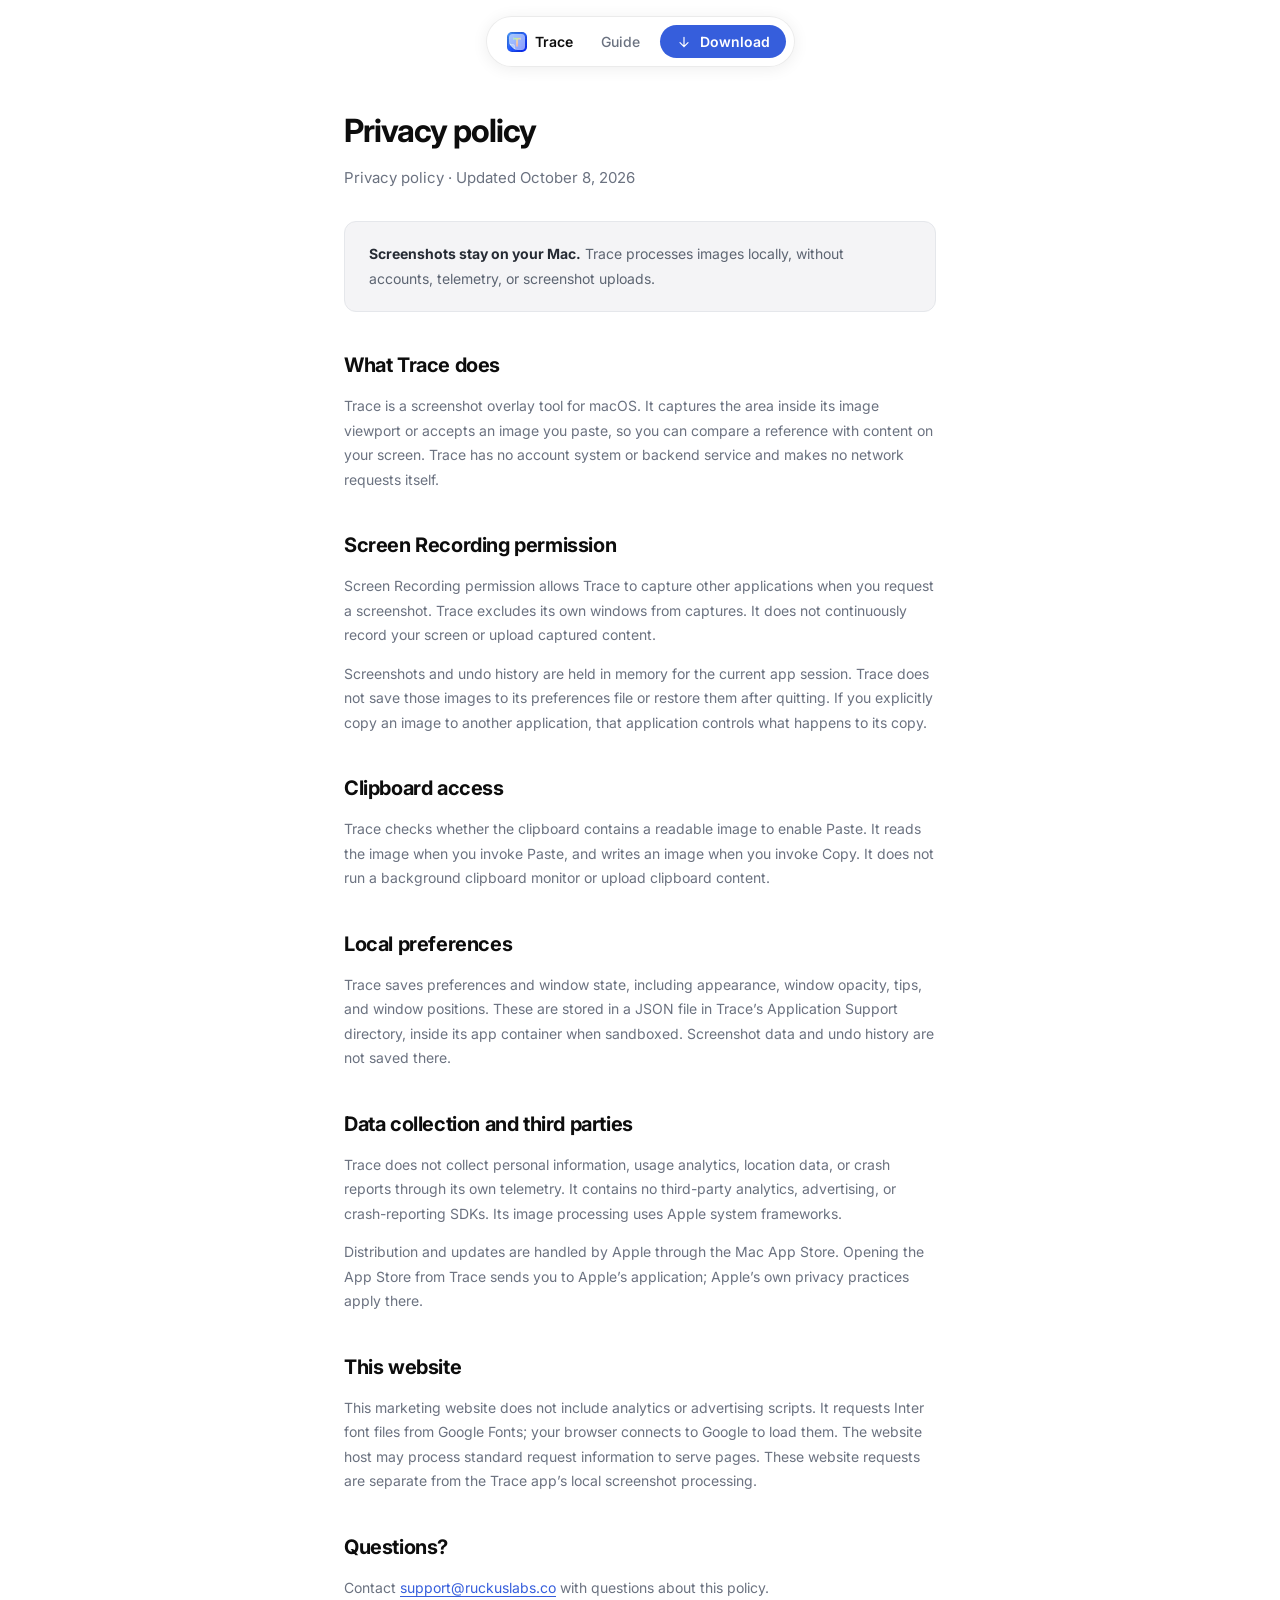
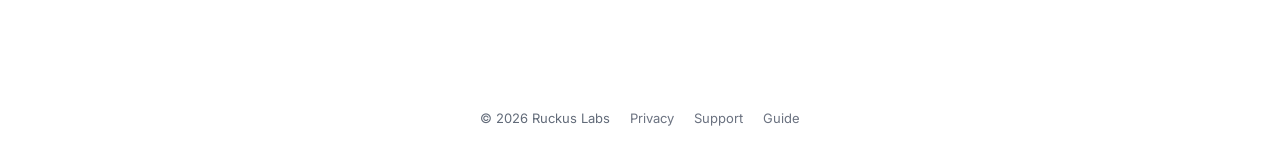
==== commit 771b38aa: "Use sentence case for marketing section headings" ====
--- a/privacy/index.html
+++ b/privacy/index.html
@@ -34,7 +34,7 @@
           TRACE / PRIVACY
         </p>
         <h1>
-          Privacy Policy
+          Privacy policy
         </h1>
         <p>
           Privacy policy · Updated October 8, 2026
